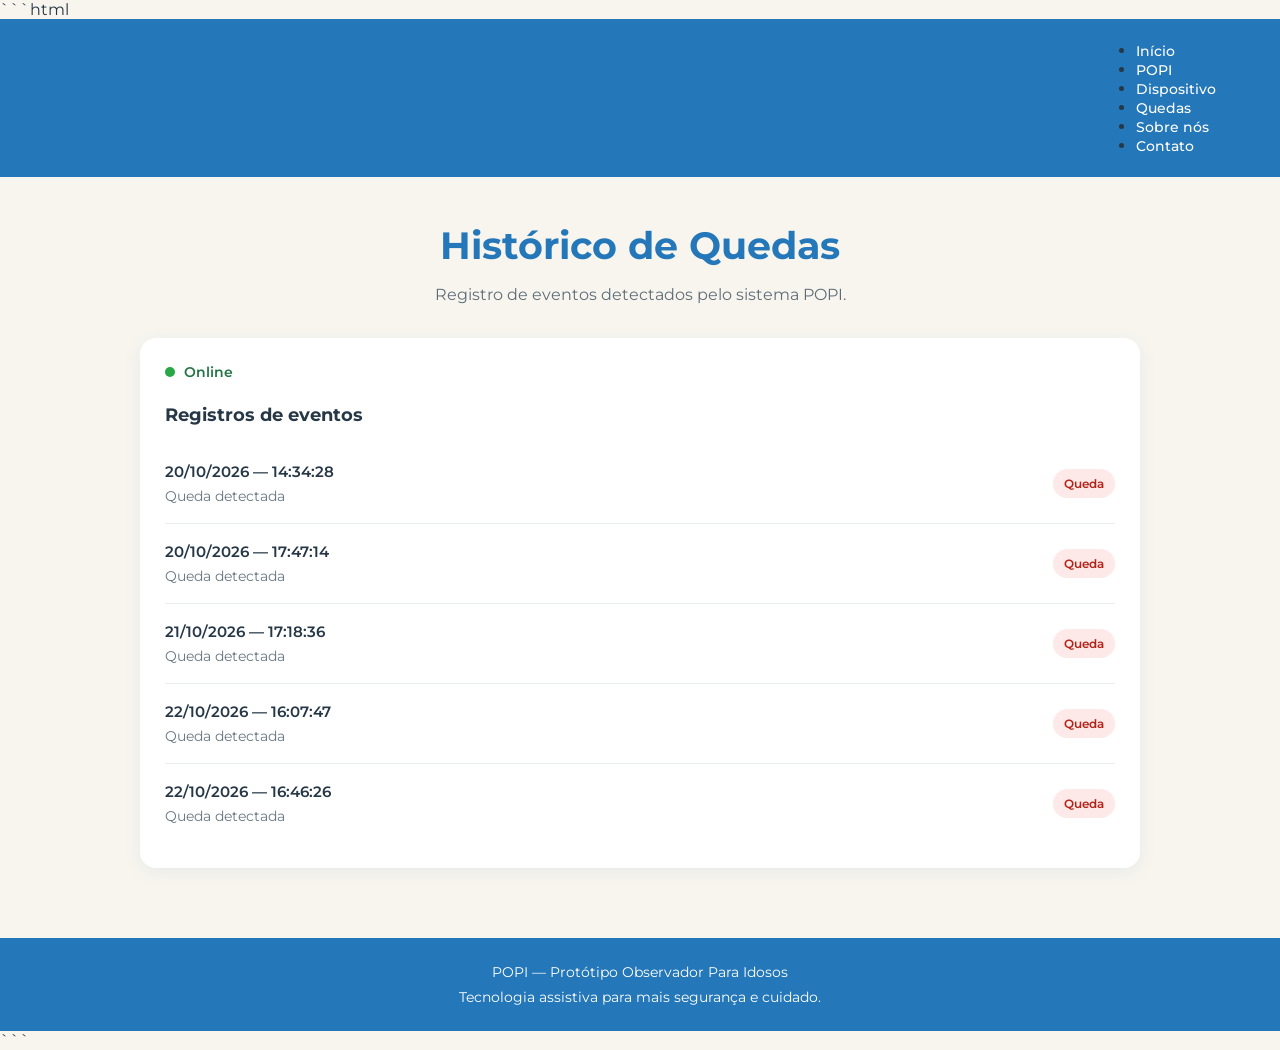
==== quedas.html @ 75273744 "Update quedas.html" ====
```html
<!DOCTYPE html>
<html lang="pt-BR">
<head>
  <meta charset="UTF-8">
  <meta name="viewport" content="width=device-width, initial-scale=1.0">
  <title>Histórico de Quedas | POPI</title>

  <link rel="preconnect" href="https://fonts.googleapis.com">
  <link rel="preconnect" href="https://fonts.gstatic.com" crossorigin>
  <link href="https://fonts.googleapis.com/css2?family=Montserrat:wght@400;500;600;700&display=swap" rel="stylesheet">

  <style>
    * {
      box-sizing: border-box;
      margin: 0;
      padding: 0;
    }

    body {
      font-family: 'Montserrat', sans-serif;
      background: #F8F5EE;
      color: #263746;
      min-height: 100vh;
      display: flex;
      flex-direction: column;
    }

    header {
      width: 100%;
      background: #2477B8;
      padding: 22px 5%;
    }

    nav {
      display: flex;
      justify-content: flex-end;
      align-items: center;
      gap: 22px;
      flex-wrap: wrap;
    }

    nav a {
      color: white;
      text-decoration: none;
      font-size: 0.9rem;
      font-weight: 500;
    }

    nav a:hover {
      text-decoration: underline;
    }

    main {
      width: min(1000px, 92%);
      margin: 45px auto;
      flex: 1;
    }

    .titulo {
      text-align: center;
      margin-bottom: 30px;
    }

    .titulo h1 {
      color: #2477B8;
      font-size: clamp(1.7rem, 4vw, 2.4rem);
      margin-bottom: 12px;
    }

    .titulo p {
      color: #5e6d78;
      line-height: 1.7;
    }

    .painel {
      background: white;
      border-radius: 16px;
      padding: 25px;
      margin-bottom: 25px;
      box-shadow: 0 4px 18px rgba(36, 119, 184, 0.08);
    }

    .status {
      display: flex;
      align-items: center;
      gap: 9px;
      margin-bottom: 22px;
      font-size: 0.9rem;
      color: #267546;
      font-weight: 600;
    }

    .indicador {
      width: 10px;
      height: 10px;
      background: #28a745;
      border-radius: 50%;
    }

    .painel h2 {
      font-size: 1.15rem;
      margin-bottom: 18px;
      color: #263746;
    }

    .registro {
      display: grid;
      grid-template-columns: 1fr auto;
      gap: 12px;
      align-items: center;
      padding: 18px 0;
      border-bottom: 1px solid #e8edf0;
    }

    .registro:last-child {
      border-bottom: none;
    }

    .data {
      font-weight: 600;
      font-size: 0.95rem;
      margin-bottom: 6px;
    }

    .descricao {
      color: #687782;
      font-size: 0.88rem;
    }

    .etiqueta {
      background: #fde9e7;
      color: #b42318;
      padding: 7px 11px;
      border-radius: 20px;
      font-size: 0.78rem;
      font-weight: 600;
      white-space: nowrap;
    }

    footer {
      background: #2477B8;
      color: white;
      text-align: center;
      padding: 22px 5%;
      font-size: 0.85rem;
      line-height: 1.8;
    }

    @media (max-width: 600px) {
      header {
        padding: 18px 5%;
      }

      nav {
        justify-content: center;
        gap: 14px;
      }

      nav a {
        font-size: 0.82rem;
      }

      main {
        margin: 30px auto;
      }

      .painel {
        padding: 18px;
      }

      .registro {
        grid-template-columns: 1fr;
        gap: 10px;
      }

      .etiqueta {
        justify-self: start;
      }
    }
  </style>
</head>

<body>

  <header>
    <!-- =========================
       CABEÇALHO
       ========================= -->

  <nav>
    <ul>

      <li>
        <a href="index.html#inicio">Início</a>
      </li>

      <li>
        <a href="index.html#popi">POPI</a>
      </li>

      <li>
        <a href="index.html#dispositivo">Dispositivo</a>
      </li>

      <li>
        <a href="quedas.html">Quedas</a>
      </li>

      <li>
        <a href="index.html#sobre">Sobre nós</a>
      </li>

      <li>
        <a href="index.html#contato">Contato</a>
      </li>

    </ul>
  </nav>

  </header>

  <main>
    <section class="titulo">
      <h1>Histórico de Quedas</h1>
      <p>Registro de eventos detectados pelo sistema POPI.</p>
    </section>

    <section class="painel">
      <div class="status">
        <span class="indicador"></span>
        <span>Online</span>
      </div>

      <h2>Registros de eventos</h2>

      <div class="registro">
        <div>
          <p class="data">20/10/2026 — 14:34:28</p>
          <p class="descricao">Queda detectada</p>
        </div>
        <span class="etiqueta">Queda</span>
      </div>

      <div class="registro">
        <div>
          <p class="data">20/10/2026 — 17:47:14</p>
          <p class="descricao">Queda detectada</p>
        </div>
        <span class="etiqueta">Queda</span>
      </div>

      <div class="registro">
        <div>
          <p class="data">21/10/2026 — 17:18:36</p>
          <p class="descricao">Queda detectada</p>
        </div>
        <span class="etiqueta">Queda</span>
      </div>

      <div class="registro">
        <div>
          <p class="data">22/10/2026 — 16:07:47</p>
          <p class="descricao">Queda detectada</p>
        </div>
        <span class="etiqueta">Queda</span>
      </div>

      <div class="registro">
        <div>
          <p class="data">22/10/2026 — 16:46:26</p>
          <p class="descricao">Queda detectada</p>
        </div>
        <span class="etiqueta">Queda</span>
      </div>
    </section>
  </main>

  <footer>
    <p>POPI — Protótipo Observador Para Idosos</p>
    <p>Tecnologia assistiva para mais segurança e cuidado.</p>
  </footer>

</body>
</html>
```
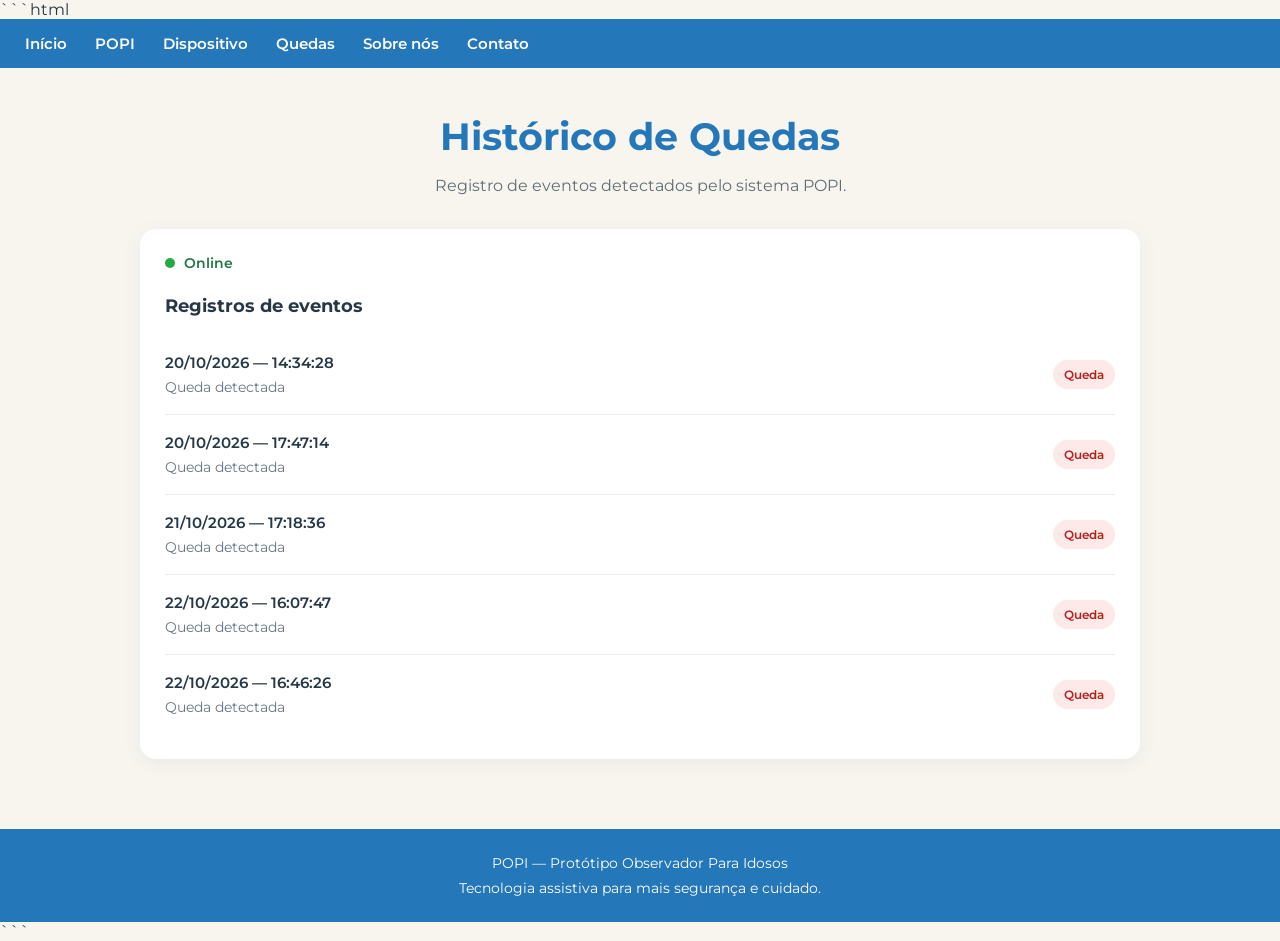
==== commit 6a6c97ef: "Update quedas.html" ====
--- a/quedas.html
+++ b/quedas.html
@@ -4,6 +4,7 @@
 <head>
   <meta charset="UTF-8">
   <meta name="viewport" content="width=device-width, initial-scale=1.0">
+
   <title>Histórico de Quedas | POPI</title>
 
   <link rel="preconnect" href="https://fonts.googleapis.com">
@@ -26,31 +27,45 @@
       flex-direction: column;
     }
 
+    /* CABEÇALHO */
     header {
       width: 100%;
       background: #2477B8;
-      padding: 22px 5%;
+      padding: 15px 25px;
     }
 
     nav {
+      width: 100%;
+    }
+
+    nav ul {
+      list-style: none;
       display: flex;
-      justify-content: flex-end;
+      justify-content: flex-start;
       align-items: center;
-      gap: 22px;
+      gap: 28px;
       flex-wrap: wrap;
-    }
-
-    nav a {
+      margin: 0;
+      padding: 0;
+    }
+
+    nav ul li {
+      list-style: none;
+    }
+
+    nav ul li a {
       color: white;
       text-decoration: none;
-      font-size: 0.9rem;
-      font-weight: 500;
-    }
-
-    nav a:hover {
-      text-decoration: underline;
-    }
-
+      font-size: 15px;
+      font-weight: 600;
+      transition: opacity 0.3s;
+    }
+
+    nav ul li a:hover {
+      opacity: 0.75;
+    }
+
+    /* CONTEÚDO */
     main {
       width: min(1000px, 92%);
       margin: 45px auto;
@@ -73,6 +88,7 @@
       line-height: 1.7;
     }
 
+    /* PAINEL DE HISTÓRICO */
     .painel {
       background: white;
       border-radius: 16px;
@@ -96,6 +112,7 @@
       height: 10px;
       background: #28a745;
       border-radius: 50%;
+      flex-shrink: 0;
     }
 
     .painel h2 {
@@ -138,6 +155,7 @@
       white-space: nowrap;
     }
 
+    /* RODAPÉ */
     footer {
       background: #2477B8;
       color: white;
@@ -147,18 +165,19 @@
       line-height: 1.8;
     }
 
+    /* CELULARES */
     @media (max-width: 600px) {
       header {
-        padding: 18px 5%;
-      }
-
-      nav {
-        justify-content: center;
-        gap: 14px;
-      }
-
-      nav a {
-        font-size: 0.82rem;
+        padding: 12px 8px;
+      }
+
+      nav ul {
+        justify-content: flex-start;
+        gap: 8px 13px;
+      }
+
+      nav ul li a {
+        font-size: 11px;
       }
 
       main {
@@ -183,43 +202,21 @@
 
 <body>
 
+  <!-- CABEÇALHO -->
   <header>
-    <!-- =========================
-       CABEÇALHO
-       ========================= -->
-
-  <nav>
-    <ul>
-
-      <li>
-        <a href="index.html#inicio">Início</a>
-      </li>
-
-      <li>
-        <a href="index.html#popi">POPI</a>
-      </li>
-
-      <li>
-        <a href="index.html#dispositivo">Dispositivo</a>
-      </li>
-
-      <li>
-        <a href="quedas.html">Quedas</a>
-      </li>
-
-      <li>
-        <a href="index.html#sobre">Sobre nós</a>
-      </li>
-
-      <li>
-        <a href="index.html#contato">Contato</a>
-      </li>
-
-    </ul>
-  </nav>
-
+    <nav>
+      <ul>
+        <li><a href="index.html#inicio">Início</a></li>
+        <li><a href="index.html#popi">POPI</a></li>
+        <li><a href="index.html#dispositivo">Dispositivo</a></li>
+        <li><a href="quedas.html">Quedas</a></li>
+        <li><a href="index.html#sobre">Sobre nós</a></li>
+        <li><a href="index.html#contato">Contato</a></li>
+      </ul>
+    </nav>
   </header>
 
+  <!-- CONTEÚDO PRINCIPAL -->
   <main>
     <section class="titulo">
       <h1>Histórico de Quedas</h1>
@@ -276,6 +273,7 @@
     </section>
   </main>
 
+  <!-- RODAPÉ -->
   <footer>
     <p>POPI — Protótipo Observador Para Idosos</p>
     <p>Tecnologia assistiva para mais segurança e cuidado.</p>
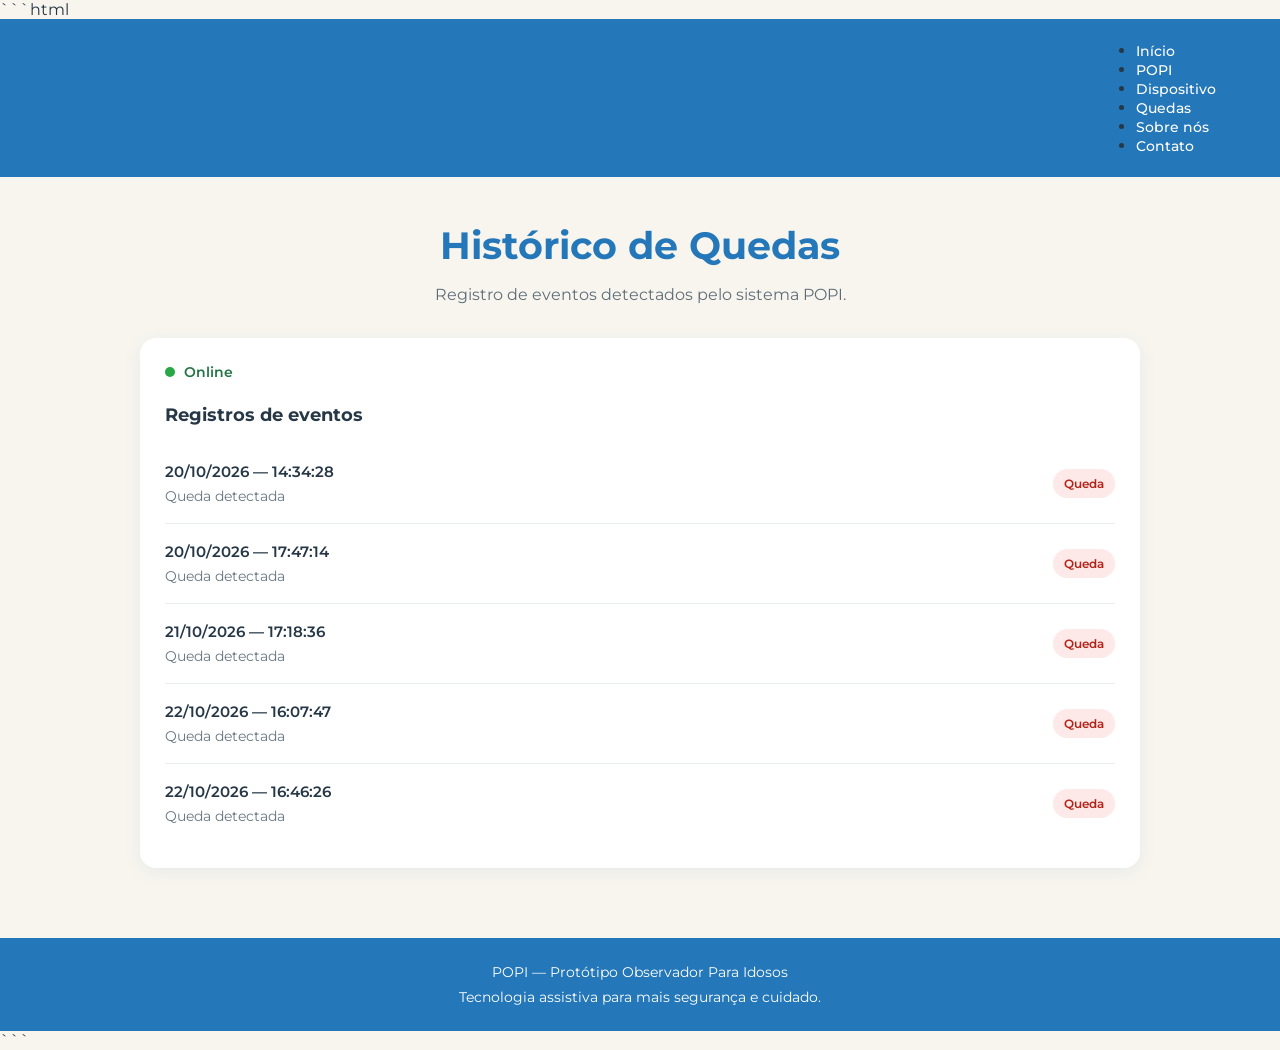
==== commit 6475fe66: "Update quedas.html" ====
--- a/quedas.html
+++ b/quedas.html
@@ -4,7 +4,6 @@
 <head>
   <meta charset="UTF-8">
   <meta name="viewport" content="width=device-width, initial-scale=1.0">
-
   <title>Histórico de Quedas | POPI</title>
 
   <link rel="preconnect" href="https://fonts.googleapis.com">
@@ -27,45 +26,31 @@
       flex-direction: column;
     }
 
-    /* CABEÇALHO */
     header {
       width: 100%;
       background: #2477B8;
-      padding: 15px 25px;
+      padding: 22px 5%;
     }
 
     nav {
-      width: 100%;
-    }
-
-    nav ul {
-      list-style: none;
       display: flex;
-      justify-content: flex-start;
+      justify-content: flex-end;
       align-items: center;
-      gap: 28px;
+      gap: 22px;
       flex-wrap: wrap;
-      margin: 0;
-      padding: 0;
-    }
-
-    nav ul li {
-      list-style: none;
-    }
-
-    nav ul li a {
+    }
+
+    nav a {
       color: white;
       text-decoration: none;
-      font-size: 15px;
-      font-weight: 600;
-      transition: opacity 0.3s;
-    }
-
-    nav ul li a:hover {
-      opacity: 0.75;
-    }
-
-    /* CONTEÚDO */
+      font-size: 0.9rem;
+      font-weight: 500;
+    }
+
+    nav a:hover {
+      text-decoration: underline;
+    }
+
     main {
       width: min(1000px, 92%);
       margin: 45px auto;
@@ -88,7 +73,6 @@
       line-height: 1.7;
     }
 
-    /* PAINEL DE HISTÓRICO */
     .painel {
       background: white;
       border-radius: 16px;
@@ -112,7 +96,6 @@
       height: 10px;
       background: #28a745;
       border-radius: 50%;
-      flex-shrink: 0;
     }
 
     .painel h2 {
@@ -155,7 +138,6 @@
       white-space: nowrap;
     }
 
-    /* RODAPÉ */
     footer {
       background: #2477B8;
       color: white;
@@ -165,19 +147,18 @@
       line-height: 1.8;
     }
 
-    /* CELULARES */
     @media (max-width: 600px) {
       header {
-        padding: 12px 8px;
-      }
-
-      nav ul {
-        justify-content: flex-start;
-        gap: 8px 13px;
-      }
-
-      nav ul li a {
-        font-size: 11px;
+        padding: 18px 5%;
+      }
+
+      nav {
+        justify-content: center;
+        gap: 14px;
+      }
+
+      nav a {
+        font-size: 0.82rem;
       }
 
       main {
@@ -202,21 +183,43 @@
 
 <body>
 
-  <!-- CABEÇALHO -->
   <header>
-    <nav>
-      <ul>
-        <li><a href="index.html#inicio">Início</a></li>
-        <li><a href="index.html#popi">POPI</a></li>
-        <li><a href="index.html#dispositivo">Dispositivo</a></li>
-        <li><a href="quedas.html">Quedas</a></li>
-        <li><a href="index.html#sobre">Sobre nós</a></li>
-        <li><a href="index.html#contato">Contato</a></li>
-      </ul>
-    </nav>
+    <!-- =========================
+       CABEÇALHO
+       ========================= -->
+
+  <nav>
+    <ul>
+
+      <li>
+        <a href="index.html#inicio">Início</a>
+      </li>
+
+      <li>
+        <a href="index.html#popi">POPI</a>
+      </li>
+
+      <li>
+        <a href="index.html#dispositivo">Dispositivo</a>
+      </li>
+
+      <li>
+        <a href="quedas.html">Quedas</a>
+      </li>
+
+      <li>
+        <a href="index.html#sobre">Sobre nós</a>
+      </li>
+
+      <li>
+        <a href="index.html#contato">Contato</a>
+      </li>
+
+    </ul>
+  </nav>
+
   </header>
 
-  <!-- CONTEÚDO PRINCIPAL -->
   <main>
     <section class="titulo">
       <h1>Histórico de Quedas</h1>
@@ -273,7 +276,6 @@
     </section>
   </main>
 
-  <!-- RODAPÉ -->
   <footer>
     <p>POPI — Protótipo Observador Para Idosos</p>
     <p>Tecnologia assistiva para mais segurança e cuidado.</p>
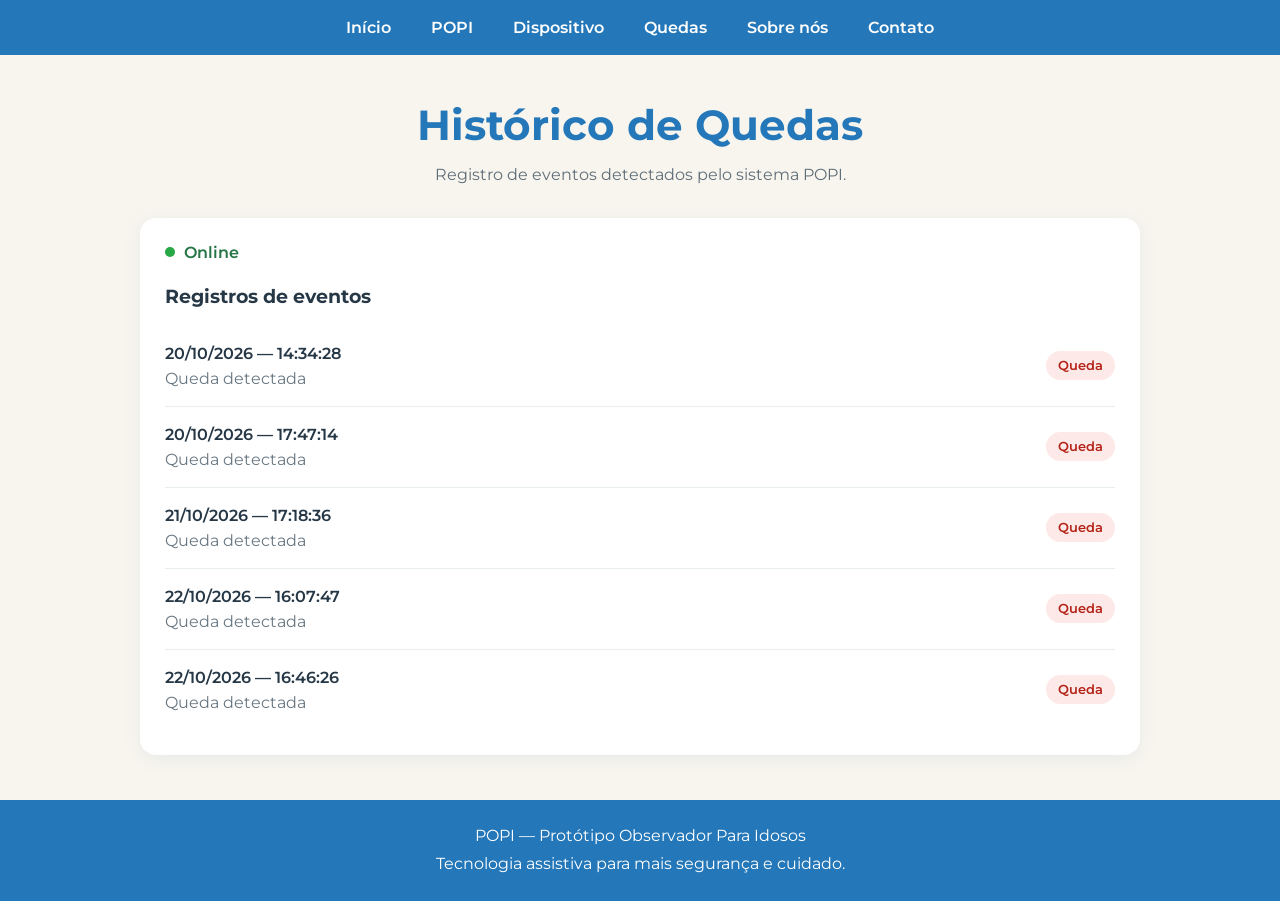
==== commit 967a0bbe: "Refactor HTML structure and styles in quedas.html" ====
--- a/quedas.html
+++ b/quedas.html
@@ -1,286 +1,282 @@
-```html
 <!DOCTYPE html>
 <html lang="pt-BR">
 <head>
-  <meta charset="UTF-8">
-  <meta name="viewport" content="width=device-width, initial-scale=1.0">
-  <title>Histórico de Quedas | POPI</title>
-
-  <link rel="preconnect" href="https://fonts.googleapis.com">
-  <link rel="preconnect" href="https://fonts.gstatic.com" crossorigin>
-  <link href="https://fonts.googleapis.com/css2?family=Montserrat:wght@400;500;600;700&display=swap" rel="stylesheet">
-
-  <style>
-    * {
-      box-sizing: border-box;
-      margin: 0;
-      padding: 0;
-    }
-
-    body {
-      font-family: 'Montserrat', sans-serif;
-      background: #F8F5EE;
-      color: #263746;
-      min-height: 100vh;
-      display: flex;
-      flex-direction: column;
-    }
-
-    header {
-      width: 100%;
-      background: #2477B8;
-      padding: 22px 5%;
-    }
-
-    nav {
-      display: flex;
-      justify-content: flex-end;
-      align-items: center;
-      gap: 22px;
-      flex-wrap: wrap;
-    }
-
-    nav a {
-      color: white;
-      text-decoration: none;
-      font-size: 0.9rem;
-      font-weight: 500;
-    }
-
-    nav a:hover {
-      text-decoration: underline;
-    }
-
-    main {
-      width: min(1000px, 92%);
-      margin: 45px auto;
-      flex: 1;
-    }
-
-    .titulo {
-      text-align: center;
-      margin-bottom: 30px;
-    }
-
-    .titulo h1 {
-      color: #2477B8;
-      font-size: clamp(1.7rem, 4vw, 2.4rem);
-      margin-bottom: 12px;
-    }
-
-    .titulo p {
-      color: #5e6d78;
-      line-height: 1.7;
-    }
-
-    .painel {
-      background: white;
-      border-radius: 16px;
-      padding: 25px;
-      margin-bottom: 25px;
-      box-shadow: 0 4px 18px rgba(36, 119, 184, 0.08);
-    }
-
-    .status {
-      display: flex;
-      align-items: center;
-      gap: 9px;
-      margin-bottom: 22px;
-      font-size: 0.9rem;
-      color: #267546;
-      font-weight: 600;
-    }
-
-    .indicador {
-      width: 10px;
-      height: 10px;
-      background: #28a745;
-      border-radius: 50%;
-    }
-
-    .painel h2 {
-      font-size: 1.15rem;
-      margin-bottom: 18px;
-      color: #263746;
-    }
-
-    .registro {
-      display: grid;
-      grid-template-columns: 1fr auto;
-      gap: 12px;
-      align-items: center;
-      padding: 18px 0;
-      border-bottom: 1px solid #e8edf0;
-    }
-
-    .registro:last-child {
-      border-bottom: none;
-    }
-
-    .data {
-      font-weight: 600;
-      font-size: 0.95rem;
-      margin-bottom: 6px;
-    }
-
-    .descricao {
-      color: #687782;
-      font-size: 0.88rem;
-    }
-
-    .etiqueta {
-      background: #fde9e7;
-      color: #b42318;
-      padding: 7px 11px;
-      border-radius: 20px;
-      font-size: 0.78rem;
-      font-weight: 600;
-      white-space: nowrap;
-    }
-
-    footer {
-      background: #2477B8;
-      color: white;
-      text-align: center;
-      padding: 22px 5%;
-      font-size: 0.85rem;
-      line-height: 1.8;
-    }
-
-    @media (max-width: 600px) {
-      header {
-        padding: 18px 5%;
-      }
-
-      nav {
-        justify-content: center;
-        gap: 14px;
-      }
-
-      nav a {
-        font-size: 0.82rem;
-      }
-
-      main {
-        margin: 30px auto;
-      }
-
-      .painel {
-        padding: 18px;
-      }
-
-      .registro {
-        grid-template-columns: 1fr;
-        gap: 10px;
-      }
-
-      .etiqueta {
-        justify-self: start;
-      }
-    }
-  </style>
+<meta charset="UTF-8">
+<meta name="viewport" content="width=device-width, initial-scale=1.0">
+<title>Histórico de Quedas | POPI</title>
+
+<link rel="preconnect" href="https://fonts.googleapis.com">
+<link rel="preconnect" href="https://fonts.gstatic.com" crossorigin>
+<link href="https://fonts.googleapis.com/css2?family=Montserrat:wght@400;500;600;700&display=swap" rel="stylesheet">
+
+<style>
+*{
+    margin:0;
+    padding:0;
+    box-sizing:border-box;
+}
+
+body{
+    font-family:'Montserrat',sans-serif;
+    background:#F8F5EE;
+    color:#263746;
+    min-height:100vh;
+    display:flex;
+    flex-direction:column;
+}
+
+/* HEADER */
+header{
+    width:100%;
+    background:#2477B8;
+    padding:18px 5%;
+}
+
+nav{
+    display:flex;
+    justify-content:center;
+    align-items:center;
+}
+
+nav ul{
+    display:flex;
+    justify-content:center;
+    align-items:center;
+    gap:40px;
+    list-style:none;
+    margin:0;
+    padding:0;
+}
+
+nav li{
+    list-style:none;
+}
+
+nav a{
+    color:white;
+    text-decoration:none;
+    font-size:1rem;
+    font-weight:600;
+}
+
+nav a:hover{
+    text-decoration:underline;
+}
+
+/* CONTEÚDO */
+main{
+    width:min(1000px,92%);
+    margin:45px auto;
+    flex:1;
+}
+
+.titulo{
+    text-align:center;
+    margin-bottom:30px;
+}
+
+.titulo h1{
+    color:#2477B8;
+    font-size:clamp(1.8rem,4vw,2.6rem);
+    margin-bottom:12px;
+}
+
+.titulo p{
+    color:#5e6d78;
+    line-height:1.6;
+}
+
+.painel{
+    background:white;
+    border-radius:16px;
+    padding:25px;
+    box-shadow:0 4px 18px rgba(36,119,184,.08);
+}
+
+.status{
+    display:flex;
+    align-items:center;
+    gap:9px;
+    margin-bottom:22px;
+    color:#267546;
+    font-weight:600;
+}
+
+.indicador{
+    width:10px;
+    height:10px;
+    background:#28a745;
+    border-radius:50%;
+}
+
+.painel h2{
+    margin-bottom:18px;
+    font-size:1.2rem;
+}
+
+.registro{
+    display:grid;
+    grid-template-columns:1fr auto;
+    align-items:center;
+    gap:12px;
+    padding:18px 0;
+    border-bottom:1px solid #e8edf0;
+}
+
+.registro:last-child{
+    border-bottom:none;
+}
+
+.data{
+    font-weight:600;
+    margin-bottom:6px;
+}
+
+.descricao{
+    color:#687782;
+}
+
+.etiqueta{
+    background:#fde9e7;
+    color:#b42318;
+    padding:7px 12px;
+    border-radius:20px;
+    font-size:.8rem;
+    font-weight:600;
+}
+
+/* FOOTER */
+footer{
+    background:#2477B8;
+    color:white;
+    text-align:center;
+    padding:22px 5%;
+    line-height:1.8;
+}
+
+/* RESPONSIVO */
+@media(max-width:768px){
+
+    nav ul{
+        gap:20px;
+        flex-wrap:wrap;
+    }
+
+    nav a{
+        font-size:.95rem;
+    }
+}
+
+@media(max-width:600px){
+
+    nav ul{
+        gap:14px;
+        justify-content:center;
+        flex-wrap:wrap;
+    }
+
+    nav a{
+        font-size:.85rem;
+    }
+
+    main{
+        margin:30px auto;
+    }
+
+    .painel{
+        padding:18px;
+    }
+
+    .registro{
+        grid-template-columns:1fr;
+    }
+
+    .etiqueta{
+        justify-self:start;
+    }
+}
+</style>
 </head>
 
 <body>
 
-  <header>
-    <!-- =========================
-       CABEÇALHO
-       ========================= -->
-
-  <nav>
-    <ul>
-
-      <li>
-        <a href="index.html#inicio">Início</a>
-      </li>
-
-      <li>
-        <a href="index.html#popi">POPI</a>
-      </li>
-
-      <li>
-        <a href="index.html#dispositivo">Dispositivo</a>
-      </li>
-
-      <li>
-        <a href="quedas.html">Quedas</a>
-      </li>
-
-      <li>
-        <a href="index.html#sobre">Sobre nós</a>
-      </li>
-
-      <li>
-        <a href="index.html#contato">Contato</a>
-      </li>
-
-    </ul>
-  </nav>
-
-  </header>
-
-  <main>
+<header>
+    <nav>
+        <ul>
+            <li><a href="index.html#inicio">Início</a></li>
+            <li><a href="index.html#popi">POPI</a></li>
+            <li><a href="index.html#dispositivo">Dispositivo</a></li>
+            <li><a href="quedas.html">Quedas</a></li>
+            <li><a href="index.html#sobre">Sobre nós</a></li>
+            <li><a href="index.html#contato">Contato</a></li>
+        </ul>
+    </nav>
+</header>
+
+<main>
+
     <section class="titulo">
-      <h1>Histórico de Quedas</h1>
-      <p>Registro de eventos detectados pelo sistema POPI.</p>
+        <h1>Histórico de Quedas</h1>
+        <p>Registro de eventos detectados pelo sistema POPI.</p>
     </section>
 
     <section class="painel">
-      <div class="status">
-        <span class="indicador"></span>
-        <span>Online</span>
-      </div>
-
-      <h2>Registros de eventos</h2>
-
-      <div class="registro">
-        <div>
-          <p class="data">20/10/2026 — 14:34:28</p>
-          <p class="descricao">Queda detectada</p>
-        </div>
-        <span class="etiqueta">Queda</span>
-      </div>
-
-      <div class="registro">
-        <div>
-          <p class="data">20/10/2026 — 17:47:14</p>
-          <p class="descricao">Queda detectada</p>
-        </div>
-        <span class="etiqueta">Queda</span>
-      </div>
-
-      <div class="registro">
-        <div>
-          <p class="data">21/10/2026 — 17:18:36</p>
-          <p class="descricao">Queda detectada</p>
-        </div>
-        <span class="etiqueta">Queda</span>
-      </div>
-
-      <div class="registro">
-        <div>
-          <p class="data">22/10/2026 — 16:07:47</p>
-          <p class="descricao">Queda detectada</p>
-        </div>
-        <span class="etiqueta">Queda</span>
-      </div>
-
-      <div class="registro">
-        <div>
-          <p class="data">22/10/2026 — 16:46:26</p>
-          <p class="descricao">Queda detectada</p>
-        </div>
-        <span class="etiqueta">Queda</span>
-      </div>
+
+        <div class="status">
+            <span class="indicador"></span>
+            <span>Online</span>
+        </div>
+
+        <h2>Registros de eventos</h2>
+
+        <div class="registro">
+            <div>
+                <p class="data">20/10/2026 — 14:34:28</p>
+                <p class="descricao">Queda detectada</p>
+            </div>
+            <span class="etiqueta">Queda</span>
+        </div>
+
+        <div class="registro">
+            <div>
+                <p class="data">20/10/2026 — 17:47:14</p>
+                <p class="descricao">Queda detectada</p>
+            </div>
+            <span class="etiqueta">Queda</span>
+        </div>
+
+        <div class="registro">
+            <div>
+                <p class="data">21/10/2026 — 17:18:36</p>
+                <p class="descricao">Queda detectada</p>
+            </div>
+            <span class="etiqueta">Queda</span>
+        </div>
+
+        <div class="registro">
+            <div>
+                <p class="data">22/10/2026 — 16:07:47</p>
+                <p class="descricao">Queda detectada</p>
+            </div>
+            <span class="etiqueta">Queda</span>
+        </div>
+
+        <div class="registro">
+            <div>
+                <p class="data">22/10/2026 — 16:46:26</p>
+                <p class="descricao">Queda detectada</p>
+            </div>
+            <span class="etiqueta">Queda</span>
+        </div>
+
     </section>
-  </main>
-
-  <footer>
+
+</main>
+
+<footer>
     <p>POPI — Protótipo Observador Para Idosos</p>
     <p>Tecnologia assistiva para mais segurança e cuidado.</p>
-  </footer>
+</footer>
 
 </body>
 </html>
-```
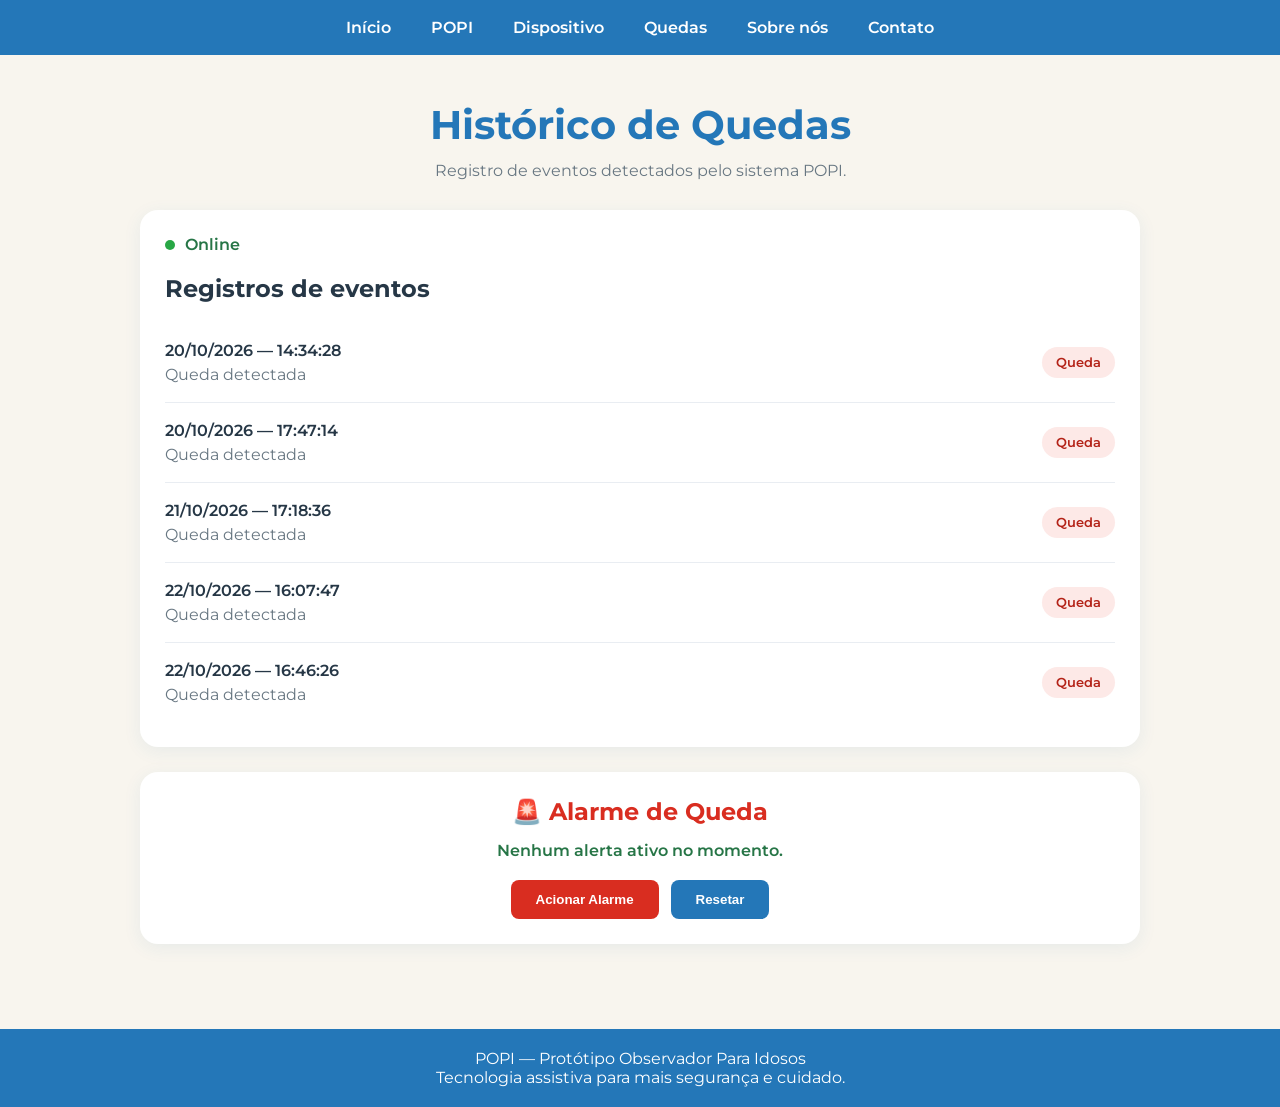
==== commit 019251a7: "Refactor HTML and CSS for quedas.html" ====
--- a/quedas.html
+++ b/quedas.html
@@ -10,273 +10,360 @@
 <link href="https://fonts.googleapis.com/css2?family=Montserrat:wght@400;500;600;700&display=swap" rel="stylesheet">
 
 <style>
+
 *{
-    margin:0;
-    padding:0;
-    box-sizing:border-box;
+  margin:0;
+  padding:0;
+  box-sizing:border-box;
 }
 
 body{
-    font-family:'Montserrat',sans-serif;
-    background:#F8F5EE;
-    color:#263746;
-    min-height:100vh;
-    display:flex;
-    flex-direction:column;
-}
-
-/* HEADER */
+  font-family:'Montserrat',sans-serif;
+  background:#F8F5EE;
+  color:#263746;
+  min-height:100vh;
+  display:flex;
+  flex-direction:column;
+}
+
+/* CABEÇALHO */
+
 header{
-    width:100%;
-    background:#2477B8;
-    padding:18px 5%;
+  width:100%;
+  background:#2477B8;
+  padding:18px 5%;
 }
 
 nav{
-    display:flex;
+  display:flex;
+  justify-content:center;
+}
+
+nav ul{
+  display:flex;
+  gap:40px;
+  list-style:none;
+  flex-wrap:wrap;
+}
+
+nav a{
+  color:white;
+  text-decoration:none;
+  font-weight:600;
+}
+
+nav a:hover{
+  text-decoration:underline;
+}
+
+/* CONTEÚDO */
+
+main{
+  width:min(1000px,92%);
+  margin:45px auto;
+  flex:1;
+}
+
+.titulo{
+  text-align:center;
+  margin-bottom:30px;
+}
+
+.titulo h1{
+  color:#2477B8;
+  font-size:clamp(1.8rem,4vw,2.5rem);
+  margin-bottom:12px;
+}
+
+.titulo p{
+  color:#687782;
+}
+
+.painel{
+  background:white;
+  border-radius:18px;
+  padding:25px;
+  margin-bottom:25px;
+  box-shadow:0 4px 18px rgba(36,119,184,.08);
+}
+
+.status{
+  display:flex;
+  align-items:center;
+  gap:10px;
+  color:#267546;
+  font-weight:600;
+  margin-bottom:20px;
+}
+
+.indicador{
+  width:10px;
+  height:10px;
+  background:#28a745;
+  border-radius:50%;
+}
+
+.painel h2{
+  margin-bottom:20px;
+}
+
+.registro{
+  display:grid;
+  grid-template-columns:1fr auto;
+  gap:12px;
+  align-items:center;
+  padding:18px 0;
+  border-bottom:1px solid #e9edf2;
+}
+
+.registro:last-child{
+  border-bottom:none;
+}
+
+.data{
+  font-weight:600;
+  margin-bottom:5px;
+}
+
+.descricao{
+  color:#687782;
+}
+
+.etiqueta{
+  background:#fde9e7;
+  color:#b42318;
+  border-radius:20px;
+  padding:8px 14px;
+  font-size:.8rem;
+  font-weight:600;
+}
+
+/* ALARME */
+
+.alarme{
+  background:#ffffff;
+  border-radius:18px;
+  padding:25px;
+  text-align:center;
+  box-shadow:0 4px 18px rgba(36,119,184,.08);
+}
+
+.alarme h2{
+  color:#d92d20;
+  margin-bottom:15px;
+}
+
+#statusAlarme{
+  font-weight:600;
+  color:#267546;
+  margin-bottom:20px;
+}
+
+.botoes-alarme{
+  display:flex;
+  justify-content:center;
+  gap:12px;
+  flex-wrap:wrap;
+}
+
+.botao-alarme{
+  background:#d92d20;
+  color:white;
+  border:none;
+  border-radius:8px;
+  padding:12px 25px;
+  cursor:pointer;
+  font-weight:600;
+}
+
+.botao-alarme:hover{
+  background:#b42318;
+}
+
+.botao-reset{
+  background:#2477B8;
+  color:white;
+  border:none;
+  border-radius:8px;
+  padding:12px 25px;
+  cursor:pointer;
+  font-weight:600;
+}
+
+.botao-reset:hover{
+  background:#1f649b;
+}
+
+.alarme-ativo{
+  background:#fff1f1;
+  border:2px solid #d92d20;
+}
+
+/* RODAPÉ */
+
+footer{
+  background:#2477B8;
+  color:white;
+  text-align:center;
+  padding:20px;
+  margin-top:40px;
+}
+
+/* RESPONSIVO */
+
+@media(max-width:600px){
+
+  nav ul{
+    gap:15px;
     justify-content:center;
-    align-items:center;
-}
-
-nav ul{
-    display:flex;
-    justify-content:center;
-    align-items:center;
-    gap:40px;
-    list-style:none;
-    margin:0;
-    padding:0;
-}
-
-nav li{
-    list-style:none;
-}
-
-nav a{
-    color:white;
-    text-decoration:none;
-    font-size:1rem;
-    font-weight:600;
-}
-
-nav a:hover{
-    text-decoration:underline;
-}
-
-/* CONTEÚDO */
-main{
-    width:min(1000px,92%);
-    margin:45px auto;
-    flex:1;
-}
-
-.titulo{
-    text-align:center;
-    margin-bottom:30px;
-}
-
-.titulo h1{
-    color:#2477B8;
-    font-size:clamp(1.8rem,4vw,2.6rem);
-    margin-bottom:12px;
-}
-
-.titulo p{
-    color:#5e6d78;
-    line-height:1.6;
-}
-
-.painel{
-    background:white;
-    border-radius:16px;
-    padding:25px;
-    box-shadow:0 4px 18px rgba(36,119,184,.08);
-}
-
-.status{
-    display:flex;
-    align-items:center;
-    gap:9px;
-    margin-bottom:22px;
-    color:#267546;
-    font-weight:600;
-}
-
-.indicador{
-    width:10px;
-    height:10px;
-    background:#28a745;
-    border-radius:50%;
-}
-
-.painel h2{
-    margin-bottom:18px;
-    font-size:1.2rem;
-}
-
-.registro{
-    display:grid;
-    grid-template-columns:1fr auto;
-    align-items:center;
-    gap:12px;
-    padding:18px 0;
-    border-bottom:1px solid #e8edf0;
-}
-
-.registro:last-child{
-    border-bottom:none;
-}
-
-.data{
-    font-weight:600;
-    margin-bottom:6px;
-}
-
-.descricao{
-    color:#687782;
-}
-
-.etiqueta{
-    background:#fde9e7;
-    color:#b42318;
-    padding:7px 12px;
-    border-radius:20px;
-    font-size:.8rem;
-    font-weight:600;
-}
-
-/* FOOTER */
-footer{
-    background:#2477B8;
-    color:white;
-    text-align:center;
-    padding:22px 5%;
-    line-height:1.8;
-}
-
-/* RESPONSIVO */
-@media(max-width:768px){
-
-    nav ul{
-        gap:20px;
-        flex-wrap:wrap;
-    }
-
-    nav a{
-        font-size:.95rem;
-    }
-}
-
-@media(max-width:600px){
-
-    nav ul{
-        gap:14px;
-        justify-content:center;
-        flex-wrap:wrap;
-    }
-
-    nav a{
-        font-size:.85rem;
-    }
-
-    main{
-        margin:30px auto;
-    }
-
-    .painel{
-        padding:18px;
-    }
-
-    .registro{
-        grid-template-columns:1fr;
-    }
-
-    .etiqueta{
-        justify-self:start;
-    }
-}
+  }
+
+  .registro{
+    grid-template-columns:1fr;
+  }
+
+  .etiqueta{
+    justify-self:start;
+  }
+
+}
+
 </style>
 </head>
 
 <body>
 
 <header>
-    <nav>
-        <ul>
-            <li><a href="index.html#inicio">Início</a></li>
-            <li><a href="index.html#popi">POPI</a></li>
-            <li><a href="index.html#dispositivo">Dispositivo</a></li>
-            <li><a href="quedas.html">Quedas</a></li>
-            <li><a href="index.html#sobre">Sobre nós</a></li>
-            <li><a href="index.html#contato">Contato</a></li>
-        </ul>
-    </nav>
+
+  <nav>
+    <ul>
+      <li><a href="index.html#inicio">Início</a></li>
+      <li><a href="index.html#popi">POPI</a></li>
+      <li><a href="index.html#dispositivo">Dispositivo</a></li>
+      <li><a href="quedas.html">Quedas</a></li>
+      <li><a href="index.html#sobre">Sobre nós</a></li>
+      <li><a href="index.html#contato">Contato</a></li>
+    </ul>
+  </nav>
+
 </header>
 
 <main>
 
-    <section class="titulo">
-        <h1>Histórico de Quedas</h1>
-        <p>Registro de eventos detectados pelo sistema POPI.</p>
-    </section>
-
-    <section class="painel">
-
-        <div class="status">
-            <span class="indicador"></span>
-            <span>Online</span>
-        </div>
-
-        <h2>Registros de eventos</h2>
-
-        <div class="registro">
-            <div>
-                <p class="data">20/10/2026 — 14:34:28</p>
-                <p class="descricao">Queda detectada</p>
-            </div>
-            <span class="etiqueta">Queda</span>
-        </div>
-
-        <div class="registro">
-            <div>
-                <p class="data">20/10/2026 — 17:47:14</p>
-                <p class="descricao">Queda detectada</p>
-            </div>
-            <span class="etiqueta">Queda</span>
-        </div>
-
-        <div class="registro">
-            <div>
-                <p class="data">21/10/2026 — 17:18:36</p>
-                <p class="descricao">Queda detectada</p>
-            </div>
-            <span class="etiqueta">Queda</span>
-        </div>
-
-        <div class="registro">
-            <div>
-                <p class="data">22/10/2026 — 16:07:47</p>
-                <p class="descricao">Queda detectada</p>
-            </div>
-            <span class="etiqueta">Queda</span>
-        </div>
-
-        <div class="registro">
-            <div>
-                <p class="data">22/10/2026 — 16:46:26</p>
-                <p class="descricao">Queda detectada</p>
-            </div>
-            <span class="etiqueta">Queda</span>
-        </div>
-
-    </section>
+  <section class="titulo">
+    <h1>Histórico de Quedas</h1>
+    <p>Registro de eventos detectados pelo sistema POPI.</p>
+  </section>
+
+  <section class="painel">
+
+    <div class="status">
+      <span class="indicador"></span>
+      <span>Online</span>
+    </div>
+
+    <h2>Registros de eventos</h2>
+
+    <div class="registro">
+      <div>
+        <p class="data">20/10/2026 — 14:34:28</p>
+        <p class="descricao">Queda detectada</p>
+      </div>
+      <span class="etiqueta">Queda</span>
+    </div>
+
+    <div class="registro">
+      <div>
+        <p class="data">20/10/2026 — 17:47:14</p>
+        <p class="descricao">Queda detectada</p>
+      </div>
+      <span class="etiqueta">Queda</span>
+    </div>
+
+    <div class="registro">
+      <div>
+        <p class="data">21/10/2026 — 17:18:36</p>
+        <p class="descricao">Queda detectada</p>
+      </div>
+      <span class="etiqueta">Queda</span>
+    </div>
+
+    <div class="registro">
+      <div>
+        <p class="data">22/10/2026 — 16:07:47</p>
+        <p class="descricao">Queda detectada</p>
+      </div>
+      <span class="etiqueta">Queda</span>
+    </div>
+
+    <div class="registro">
+      <div>
+        <p class="data">22/10/2026 — 16:46:26</p>
+        <p class="descricao">Queda detectada</p>
+      </div>
+      <span class="etiqueta">Queda</span>
+    </div>
+
+  </section>
+
+  <section class="alarme">
+
+    <h2>🚨 Alarme de Queda</h2>
+
+    <p id="statusAlarme">
+      Nenhum alerta ativo no momento.
+    </p>
+
+    <div class="botoes-alarme">
+
+      <button class="botao-alarme" onclick="acionarAlarme()">
+        Acionar Alarme
+      </button>
+
+      <button class="botao-reset" onclick="resetarAlarme()">
+        Resetar
+      </button>
+
+    </div>
+
+  </section>
 
 </main>
 
 <footer>
-    <p>POPI — Protótipo Observador Para Idosos</p>
-    <p>Tecnologia assistiva para mais segurança e cuidado.</p>
+  <p>POPI — Protótipo Observador Para Idosos</p>
+  <p>Tecnologia assistiva para mais segurança e cuidado.</p>
 </footer>
+
+<script>
+
+function acionarAlarme(){
+
+  const alarme = document.querySelector(".alarme");
+  const status = document.getElementById("statusAlarme");
+
+  alarme.classList.add("alarme-ativo");
+
+  status.innerHTML =
+  "🚨 EMERGÊNCIA! Queda detectada. Responsável notificado.";
+
+  status.style.color = "#d92d20";
+}
+
+function resetarAlarme(){
+
+  const alarme = document.querySelector(".alarme");
+  const status = document.getElementById("statusAlarme");
+
+  alarme.classList.remove("alarme-ativo");
+
+  status.innerHTML =
+  "Nenhum alerta ativo no momento.";
+
+  status.style.color = "#267546";
+}
+
+</script>
 
 </body>
 </html>
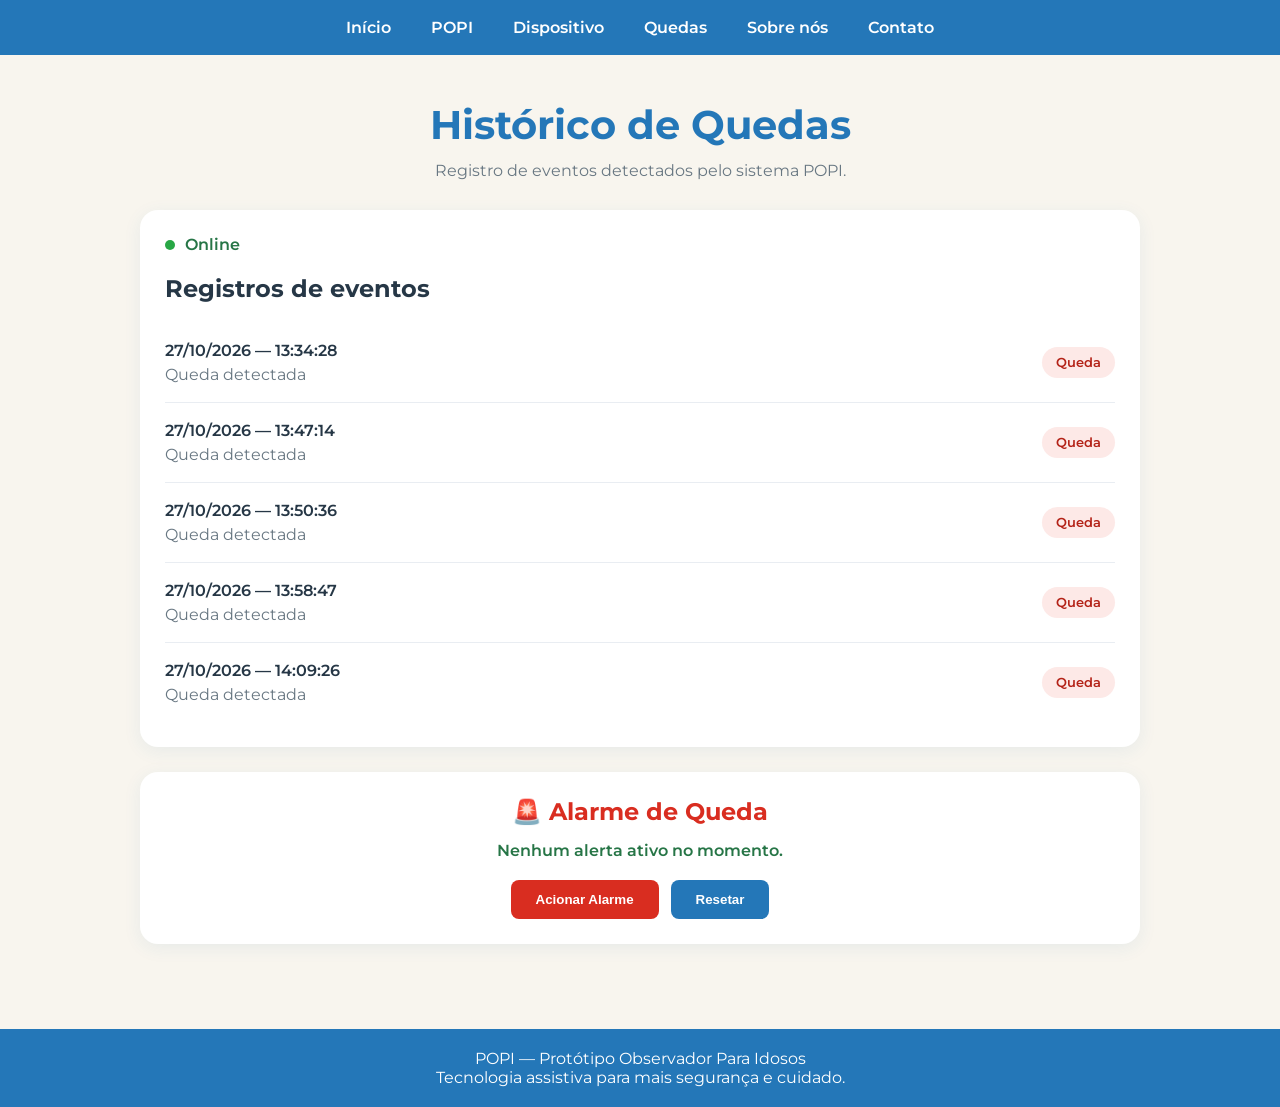
==== commit 6179485d: "Update event timestamps in quedas.html" ====
--- a/quedas.html
+++ b/quedas.html
@@ -266,39 +266,39 @@
 
     <div class="registro">
       <div>
-        <p class="data">20/10/2026 — 14:34:28</p>
-        <p class="descricao">Queda detectada</p>
-      </div>
-      <span class="etiqueta">Queda</span>
-    </div>
-
-    <div class="registro">
-      <div>
-        <p class="data">20/10/2026 — 17:47:14</p>
-        <p class="descricao">Queda detectada</p>
-      </div>
-      <span class="etiqueta">Queda</span>
-    </div>
-
-    <div class="registro">
-      <div>
-        <p class="data">21/10/2026 — 17:18:36</p>
-        <p class="descricao">Queda detectada</p>
-      </div>
-      <span class="etiqueta">Queda</span>
-    </div>
-
-    <div class="registro">
-      <div>
-        <p class="data">22/10/2026 — 16:07:47</p>
-        <p class="descricao">Queda detectada</p>
-      </div>
-      <span class="etiqueta">Queda</span>
-    </div>
-
-    <div class="registro">
-      <div>
-        <p class="data">22/10/2026 — 16:46:26</p>
+        <p class="data">27/10/2026 — 13:34:28</p>
+        <p class="descricao">Queda detectada</p>
+      </div>
+      <span class="etiqueta">Queda</span>
+    </div>
+
+    <div class="registro">
+      <div>
+        <p class="data">27/10/2026 — 13:47:14</p>
+        <p class="descricao">Queda detectada</p>
+      </div>
+      <span class="etiqueta">Queda</span>
+    </div>
+
+    <div class="registro">
+      <div>
+        <p class="data">27/10/2026 — 13:50:36</p>
+        <p class="descricao">Queda detectada</p>
+      </div>
+      <span class="etiqueta">Queda</span>
+    </div>
+
+    <div class="registro">
+      <div>
+        <p class="data">27/10/2026 — 13:58:47</p>
+        <p class="descricao">Queda detectada</p>
+      </div>
+      <span class="etiqueta">Queda</span>
+    </div>
+
+    <div class="registro">
+      <div>
+        <p class="data">27/10/2026 — 14:09:26</p>
         <p class="descricao">Queda detectada</p>
       </div>
       <span class="etiqueta">Queda</span>
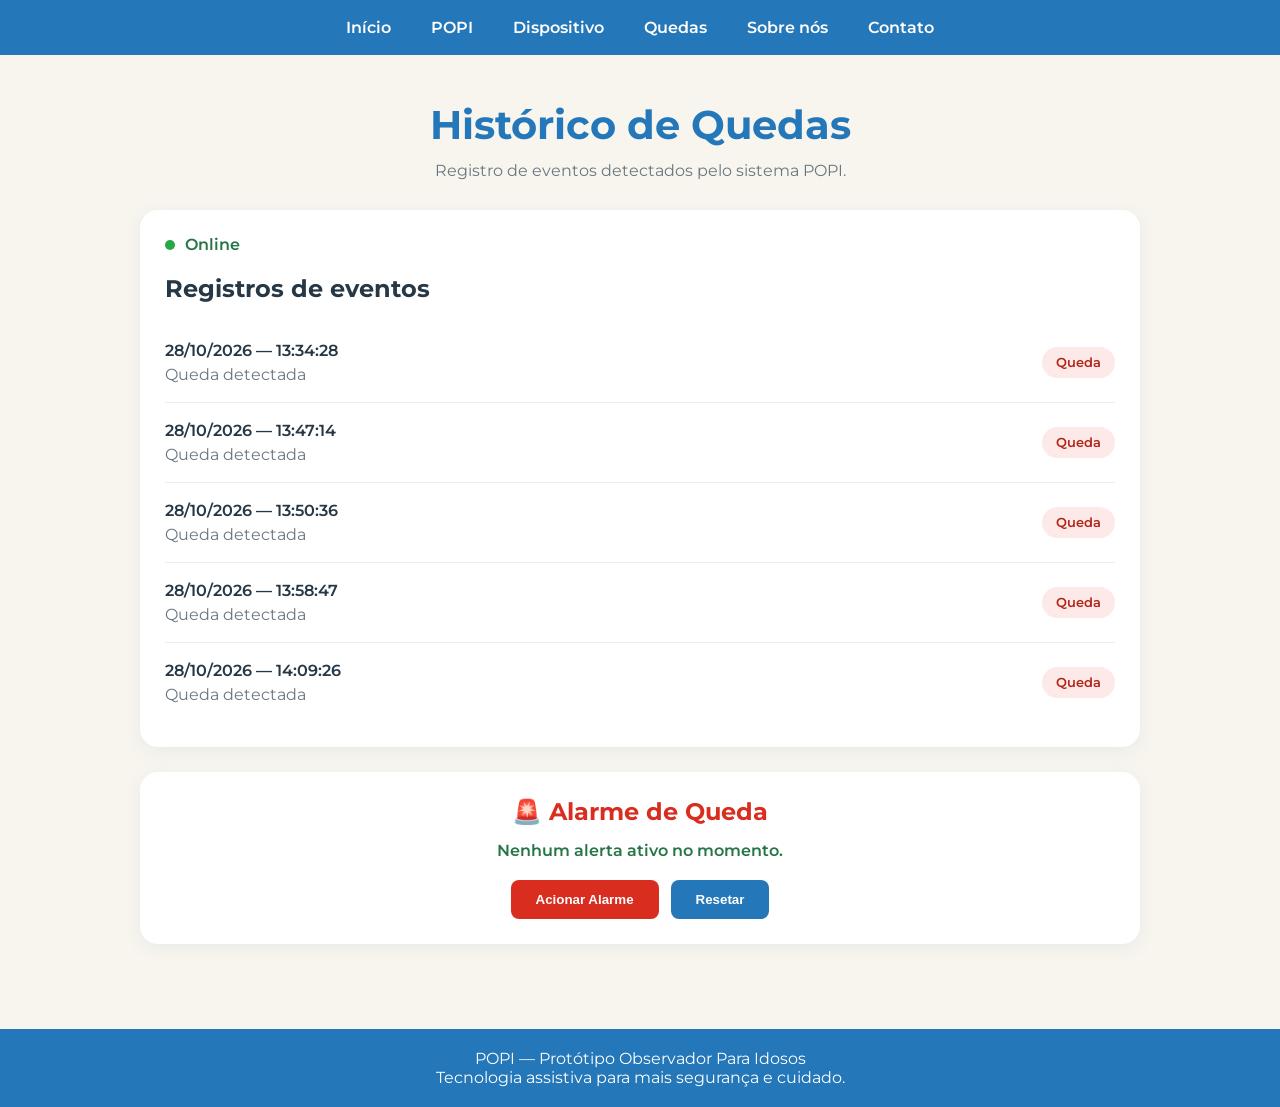
==== commit bca8ac8e: "Update quedas.html" ====
--- a/quedas.html
+++ b/quedas.html
@@ -266,39 +266,39 @@
 
     <div class="registro">
       <div>
-        <p class="data">27/10/2026 — 13:34:28</p>
-        <p class="descricao">Queda detectada</p>
-      </div>
-      <span class="etiqueta">Queda</span>
-    </div>
-
-    <div class="registro">
-      <div>
-        <p class="data">27/10/2026 — 13:47:14</p>
-        <p class="descricao">Queda detectada</p>
-      </div>
-      <span class="etiqueta">Queda</span>
-    </div>
-
-    <div class="registro">
-      <div>
-        <p class="data">27/10/2026 — 13:50:36</p>
-        <p class="descricao">Queda detectada</p>
-      </div>
-      <span class="etiqueta">Queda</span>
-    </div>
-
-    <div class="registro">
-      <div>
-        <p class="data">27/10/2026 — 13:58:47</p>
-        <p class="descricao">Queda detectada</p>
-      </div>
-      <span class="etiqueta">Queda</span>
-    </div>
-
-    <div class="registro">
-      <div>
-        <p class="data">27/10/2026 — 14:09:26</p>
+        <p class="data">28/10/2026 — 13:34:28</p>
+        <p class="descricao">Queda detectada</p>
+      </div>
+      <span class="etiqueta">Queda</span>
+    </div>
+
+    <div class="registro">
+      <div>
+        <p class="data">28/10/2026 — 13:47:14</p>
+        <p class="descricao">Queda detectada</p>
+      </div>
+      <span class="etiqueta">Queda</span>
+    </div>
+
+    <div class="registro">
+      <div>
+        <p class="data">28/10/2026 — 13:50:36</p>
+        <p class="descricao">Queda detectada</p>
+      </div>
+      <span class="etiqueta">Queda</span>
+    </div>
+
+    <div class="registro">
+      <div>
+        <p class="data">28/10/2026 — 13:58:47</p>
+        <p class="descricao">Queda detectada</p>
+      </div>
+      <span class="etiqueta">Queda</span>
+    </div>
+
+    <div class="registro">
+      <div>
+        <p class="data">28/10/2026 — 14:09:26</p>
         <p class="descricao">Queda detectada</p>
       </div>
       <span class="etiqueta">Queda</span>
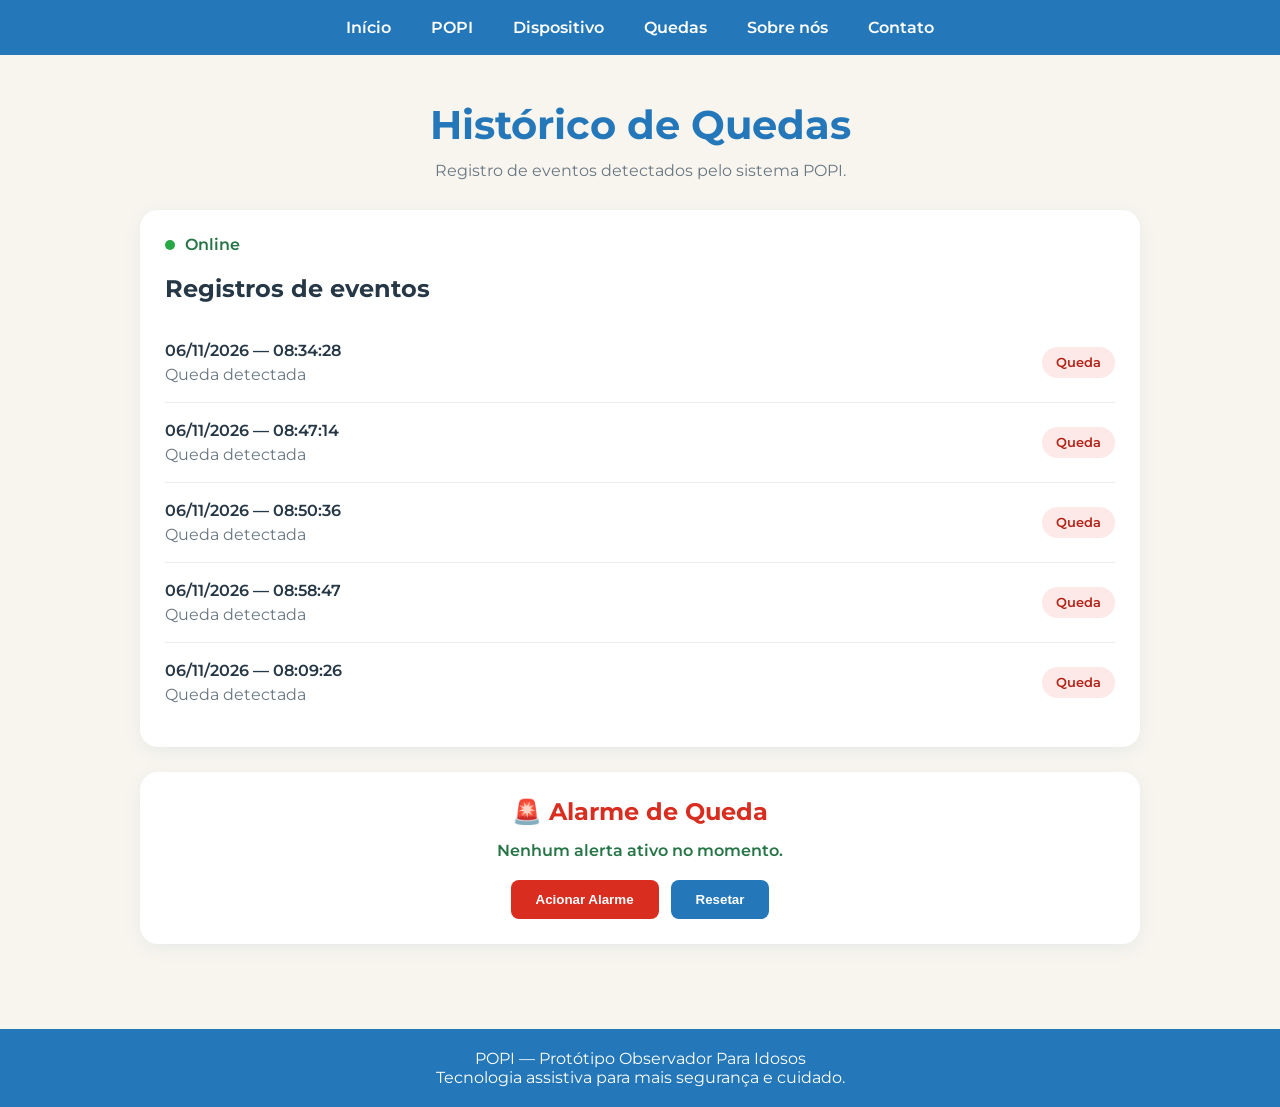
==== commit 3d939752: "Update quedas.html" ====
--- a/quedas.html
+++ b/quedas.html
@@ -266,39 +266,39 @@
 
     <div class="registro">
       <div>
-        <p class="data">28/10/2026 — 13:34:28</p>
-        <p class="descricao">Queda detectada</p>
-      </div>
-      <span class="etiqueta">Queda</span>
-    </div>
-
-    <div class="registro">
-      <div>
-        <p class="data">28/10/2026 — 13:47:14</p>
-        <p class="descricao">Queda detectada</p>
-      </div>
-      <span class="etiqueta">Queda</span>
-    </div>
-
-    <div class="registro">
-      <div>
-        <p class="data">28/10/2026 — 13:50:36</p>
-        <p class="descricao">Queda detectada</p>
-      </div>
-      <span class="etiqueta">Queda</span>
-    </div>
-
-    <div class="registro">
-      <div>
-        <p class="data">28/10/2026 — 13:58:47</p>
-        <p class="descricao">Queda detectada</p>
-      </div>
-      <span class="etiqueta">Queda</span>
-    </div>
-
-    <div class="registro">
-      <div>
-        <p class="data">28/10/2026 — 14:09:26</p>
+        <p class="data">06/11/2026 — 08:34:28</p>
+        <p class="descricao">Queda detectada</p>
+      </div>
+      <span class="etiqueta">Queda</span>
+    </div>
+
+    <div class="registro">
+      <div>
+        <p class="data">06/11/2026 — 08:47:14</p>
+        <p class="descricao">Queda detectada</p>
+      </div>
+      <span class="etiqueta">Queda</span>
+    </div>
+
+    <div class="registro">
+      <div>
+        <p class="data">06/11/2026 — 08:50:36</p>
+        <p class="descricao">Queda detectada</p>
+      </div>
+      <span class="etiqueta">Queda</span>
+    </div>
+
+    <div class="registro">
+      <div>
+        <p class="data">06/11/2026 — 08:58:47</p>
+        <p class="descricao">Queda detectada</p>
+      </div>
+      <span class="etiqueta">Queda</span>
+    </div>
+
+    <div class="registro">
+      <div>
+        <p class="data">06/11/2026 — 08:09:26</p>
         <p class="descricao">Queda detectada</p>
       </div>
       <span class="etiqueta">Queda</span>
